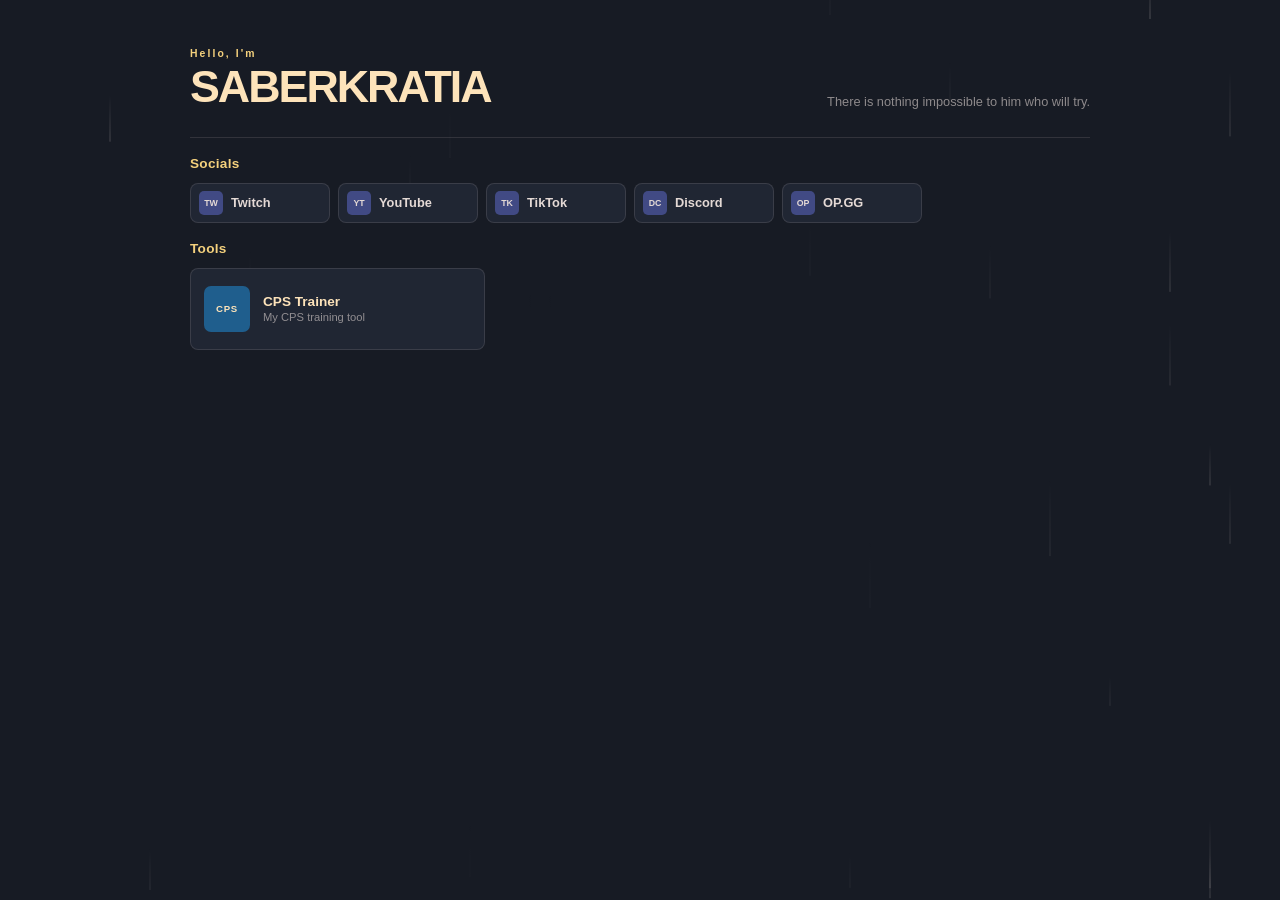
==== index.html @ 05db6669 "added lines" ====
<!DOCTYPE html>
<html lang="en">
<head>
    <meta charset="UTF-8">
    <meta name="viewport" content="width=device-width, initial-scale=1.0">
    <title>Saberkratia</title>
    <link rel="stylesheet" href="style.css">
</head>

<body>

<canvas id="background-lines" aria-hidden="true"></canvas>

<div class="page">

    <header>
        <div>
            <div class="eyebrow">Hello, I'm</div>
            <h1>SABERKRATIA</h1>
        </div>

        <p class="intro">
            There is nothing impossible to him who will try.
        </p>
    </header>


    <main>

        <section>
            <div class="section-title">
                <h2>Socials</h2>
            </div>

            <div class="socials">

                <a href="https://www.twitch.tv/saberkratia"
                   class="twitch-link"
                   target="_blank"
                   rel="noopener noreferrer">
                    <span class="icon">TW</span>
                    <span>Twitch</span>
                    <span class="live-badge" aria-hidden="true">LIVE</span>
                </a>

                <a href="https://www.youtube.com/@saberkratiaplato"
                   target="_blank"
                   rel="noopener noreferrer">
                    <span class="icon">YT</span>
                    <span>YouTube</span>
                </a>

                <a href="https://www.tiktok.com/@saberkratia"
                   target="_blank"
                   rel="noopener noreferrer">
                    <span class="icon">TK</span>
                    <span>TikTok</span>
                </a>

                <a href="https://discord.gg/pNPAzbM5JA"
                   target="_blank"
                   rel="noopener noreferrer">
                    <span class="icon">DC</span>
                    <span>Discord</span>
                </a>

                <a href="https://op.gg/lol/summoners/euw/Saberkratia-PLATO"
                   target="_blank"
                   rel="noopener noreferrer">
                    <span class="icon">OP</span>
                    <span>OP.GG</span>
                </a>

            </div>
        </section>


        <section class="tools-section">

            <div class="section-title">
                <div>
                    <h2>Tools</h2>
                </div>
            </div>

            <div class="tools">

                <a href="https://saberkratia.neocities.org/" class="tool">

                    <div class="tool-icon">CPS</div>

                    <div class="tool-info">
                        <h3>CPS Trainer</h3>
                        <p>My CPS training tool</p>
                    </div>

                </a>

                <!-- Add more tools here -->

                <!--
                <a href="/another-tool" class="tool">
                    <div class="tool-icon">XX</div>
                    <div class="tool-info">
                        <h3>Another Tool</h3>
                        <p>Short description.</p>
                    </div>
                </a>
                -->

            </div>

        </section>

    </main>


    <!-- <footer> -->
        <!-- <span>© 2026 Saberkratia</span> -->
        <!-- <span>Built by Saber</span> -->
    <!-- </footer> -->

</div>

<script src="background-lines.js" defer></script>
<script src="twitch-status.js" defer></script>
</body>
</html>
---- style.css ----
:root {
    --cream: #FDE3BA;
    --yellow: #F4D17D;
    --blue: #1F5E8D;
    --dark: #393F4E;
    --indigo: #414A84;
    --white: #E4D9D5;

    --bg: #171B24;
    --card: #202633;
    --border: rgba(228, 217, 213, 0.13);
    --muted: rgba(228, 217, 213, 0.58);
}


/* ---------- BASE ---------- */

* {
    box-sizing: border-box;
    margin: 0;
    padding: 0;
}

html,
body {
    width: 100%;
    min-height: 100%;
}

body {
    background:
        var(--bg);

    color: var(--white);

    isolation: isolate;

    font-family:
        Inter,
        -apple-system,
        BlinkMacSystemFont,
        "Segoe UI",
        sans-serif;
}

a {
    color: inherit;
    text-decoration: none;
}


/* ---------- PAGE ---------- */

#background-lines {
    position: fixed;
    z-index: -1;
    inset: 0;
    width: 100%;
    height: 100%;
    pointer-events: none;
}

.page {
    position: relative;
    z-index: 1;
    width: min(900px, calc(100% - 36px));
    min-height: 100vh;

    display: flex;
    flex-direction: column;

    margin: 0 auto;
}


/* ---------- HEADER ---------- */

header {
    display: flex;
    align-items: flex-end;
    justify-content: space-between;

    padding: 48px 0 28px;

    border-bottom: 1px solid var(--border);
}

.eyebrow {
    margin-bottom: 5px;

    color: var(--yellow);

    font-size: 0.65rem;
    font-weight: 900;
    letter-spacing: 0.2em;
}

h1 {
    color: var(--cream);

    font-size: clamp(1.8rem, 4vw, 2.8rem);
    font-weight: 800;
    letter-spacing: -0.045em;
    line-height: 1;
}

.intro {
    max-width: 270px;

    color: var(--muted);

    font-size: 0.8rem;
    text-align: right;
}


/* ---------- SECTIONS ---------- */

main {
    flex: 1;
}

section {
    padding: 18px 0;
}

.tools-section {
    padding-top: 0px;
}
/*.tools-section {
    border-top: 1px solid var(--border);
}*/

.section-title {
    display: flex;
    align-items: center;
    justify-content: space-between;

    margin-bottom: 12px;
}

.section-title h2 {
    color: var(--yellow);

    font-size: 0.85rem;
    font-weight: 800;
    letter-spacing: 0.02em;
}

.section-title p {
    display: inline;

    margin-left: 8px;

    color: var(--muted);

    font-size: 0.72rem;
}

.count {
    color: var(--yellow);

    font-size: 0.65rem;
    font-weight: 800;
}


/* ---------- SOCIALS ---------- */

.socials {
    display: flex;
    align-items: flex-start;
    flex-wrap: wrap;

    gap: 8px;
}

.socials a {
    width: 140px;
    min-height: 40px;

    display: flex;
    align-items: center;
    gap: 8px;

    padding: 5px 8px;

    background: var(--card);

    border: 1px solid var(--border);
    border-radius: 8px;

    font-size: 0.8rem;
    font-weight: 700;

    transition: 150ms ease;
}

.socials a:hover {
    background: var(--blue);

    border-color: var(--blue);

    transform: translateY(-2px);
}

.socials .twitch-link {
    position: relative;
    isolation: isolate;
    overflow: hidden;
}

.twitch-link > * {
    position: relative;
    z-index: 1;
}

.live-badge {
    display: none;
    margin-left: auto;
    padding: 3px 5px;
    background: #d94242;
    color: #fff;
    border-radius: 3px;
    font-size: 0.55rem;
    font-weight: 900;
    letter-spacing: 0.04em;
}

.twitch-link.is-live {
    border-color: #d94242;
    box-shadow: 0 0 14px rgba(217, 66, 66, 0.3);
}

.twitch-link.is-live .live-badge {
    display: inline-block;
}

.twitch-link.is-live::after {
    position: absolute;
    z-index: 0;
    top: -50%;
    bottom: -50%;
    left: -45%;
    width: 28%;
    background: linear-gradient(90deg, transparent, rgba(255, 255, 255, 0.28), transparent);
    content: "";
    pointer-events: none;
    transform: skewX(-20deg);
    animation: twitch-shine 2.8s ease-in-out infinite;
}

@keyframes twitch-shine {
    0%, 35% { left: -45%; }
    75%, 100% { left: 125%; }
}

@media (prefers-reduced-motion: reduce) {
    .twitch-link.is-live::after {
        animation: none;
    }
}

.icon {
    width: 24px;
    height: 24px;

    display: grid;
    place-items: center;

    flex-shrink: 0;

    background: var(--indigo);

    color: var(--white);

    border-radius: 5px;

    font-size: 0.55rem;
    font-weight: 900;
}
/*
.arrow {
    margin-left: auto;

    color: var(--yellow);

    font-size: 0.9rem;

    transition: transform 150ms ease;
}

a:hover .arrow {
    transform: translateX(3px);
}
*/

/* ---------- TOOLS ---------- */

.tools {
    display: grid;

    grid-template-columns:
        repeat(auto-fill, minmax(260px, 1fr));

    gap: 8px;
}

.tool {
    min-height: 82px;

    display: flex;
    align-items: center;
    gap: 13px;

    padding: 10px 13px;

    background: var(--card);

    border: 1px solid var(--border);
    border-radius: 8px;

    transition: 150ms ease;
}

.tool:hover {
    background: var(--blue);

    border-color: var(--blue);

    transform: translateY(-2px);
}

.tool-icon {
    width: 46px;
    height: 46px;

    display: grid;
    place-items: center;

    flex-shrink: 0;

    background: var(--blue);
    
    color: var(--cream);

    border-radius: 7px;

    font-size: 0.6rem;
    font-weight: 900;
    letter-spacing: 0.08em;
}

.tool-info {
    min-width: 0;
}

.tool-info h3 {
    color: var(--cream);

    font-size: 0.85rem;
    font-weight: 750;
}

.tool-info p {
    margin-top: 2px;

    color: var(--muted);

    font-size: 0.7rem;

    white-space: nowrap;
    overflow: hidden;
    text-overflow: ellipsis;
}


/* ---------- FOOTER ---------- */

footer {
    display: flex;
    justify-content: space-between;

    padding: 18px 0;

    border-top: 1px solid var(--border);

    color: var(--muted);

    font-size: 0.65rem;
}


/* ---------- MOBILE ---------- */

@media (max-width: 600px) {

    .page {
        width: min(100% - 24px, 900px);
    }

    header {
        display: block;

        padding-top: 28px;
    }

    .intro {
        margin-top: 10px;

        text-align: left;
    }

    .socials {
        grid-template-columns: 1fr;
    }

    .socials a {
        min-height: 42px;
    }

    section {
        padding: 18px 0;
    }

    footer {
        padding: 14px 0;
    }
}
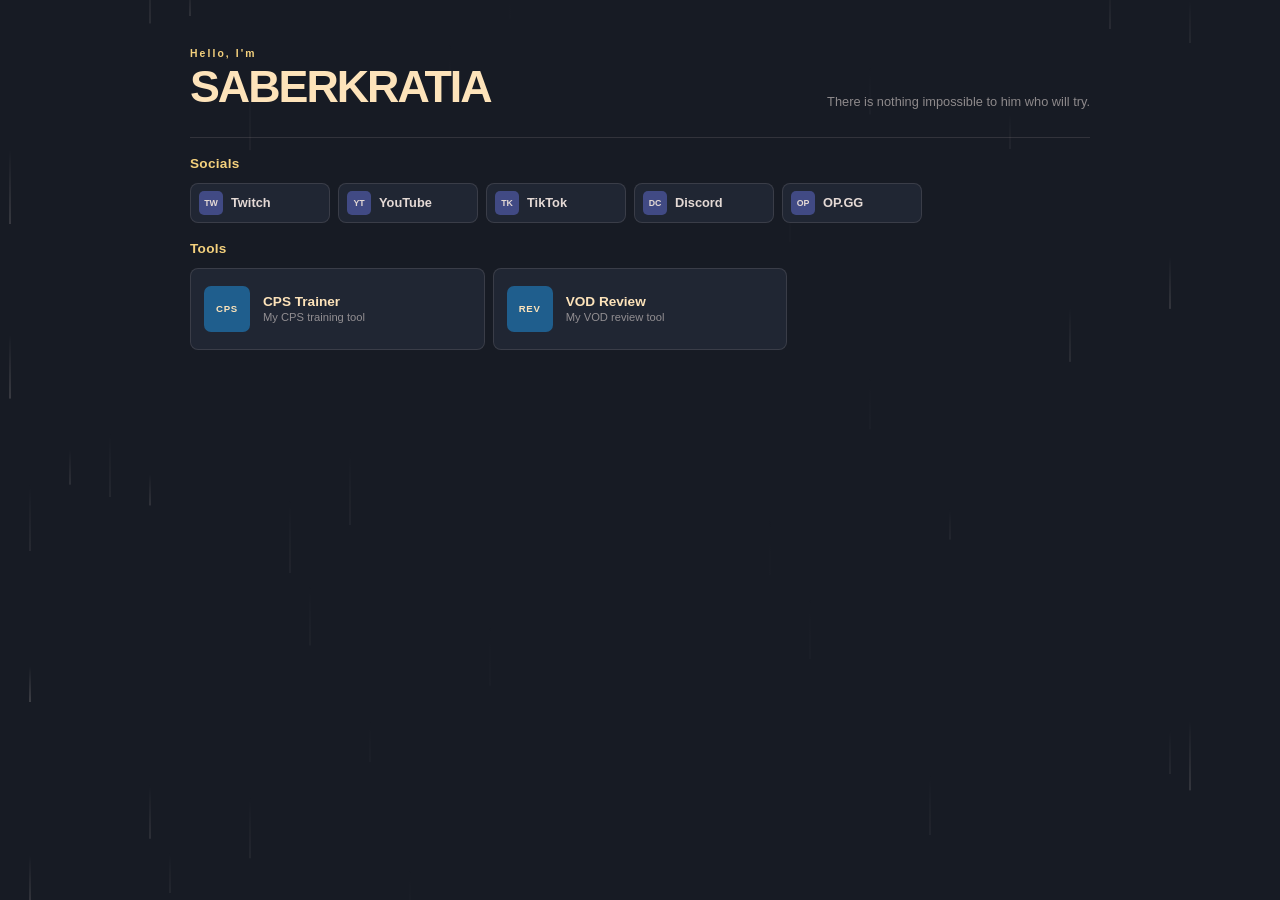
==== commit 7eaf092f: "added the current state of the review tool" ====
--- a/index.html
+++ b/index.html
@@ -96,6 +96,16 @@
 
                 </a>
 
+                <a href="rev/index.html" class="tool">
+
+                    <div class="tool-icon">REV</div>
+                    <div class="tool-info">
+                        <h3>VOD Review</h3>
+                        <p>My VOD review tool</p>
+                    </div>
+
+                </a>
+
                 <!-- Add more tools here -->
 
                 <!--
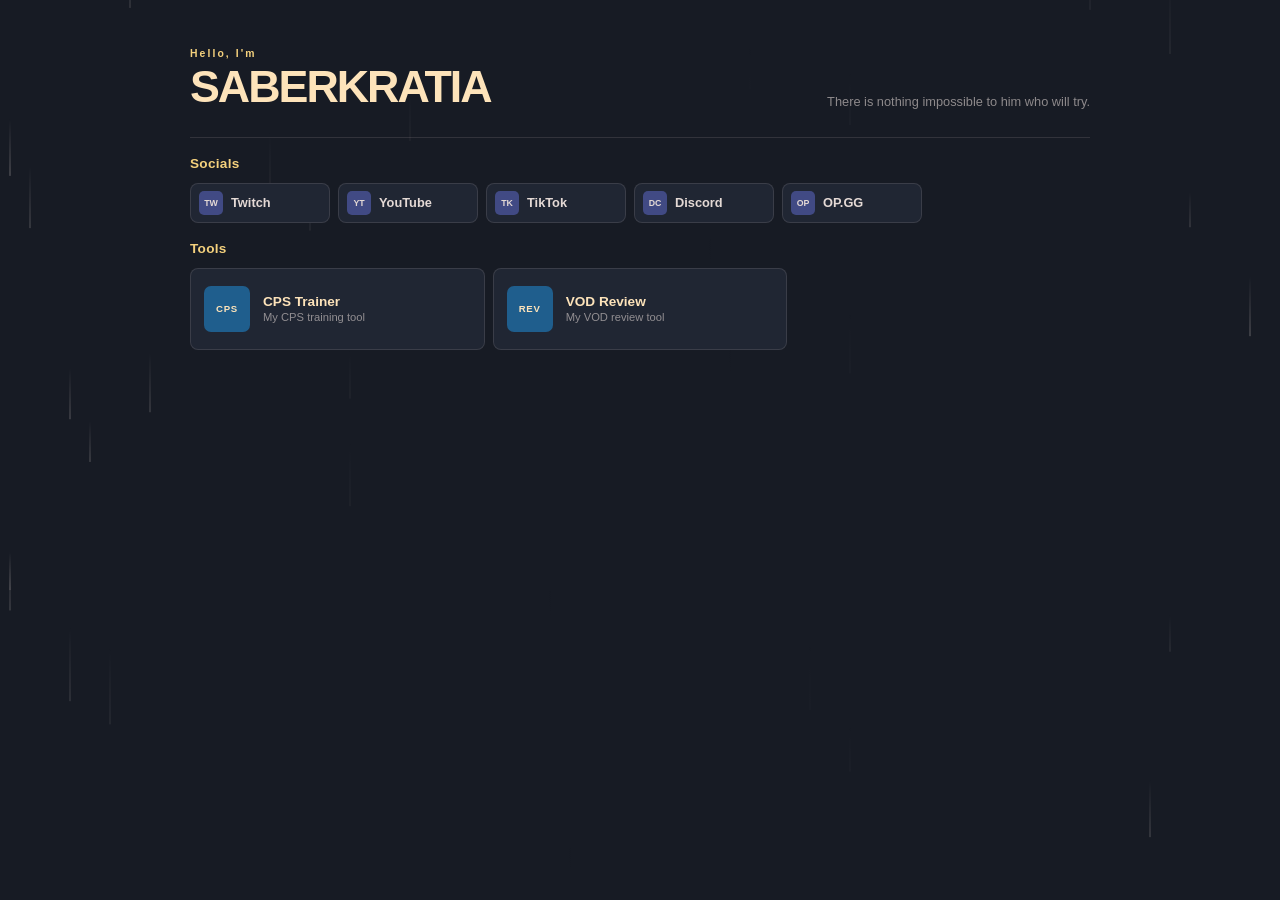
==== commit 83e3d8b4: "link fix" ====
--- a/index.html
+++ b/index.html
@@ -96,7 +96,7 @@
 
                 </a>
 
-                <a href="rev/index.html" class="tool">
+                <a href="rev/" class="tool">
 
                     <div class="tool-icon">REV</div>
                     <div class="tool-info">
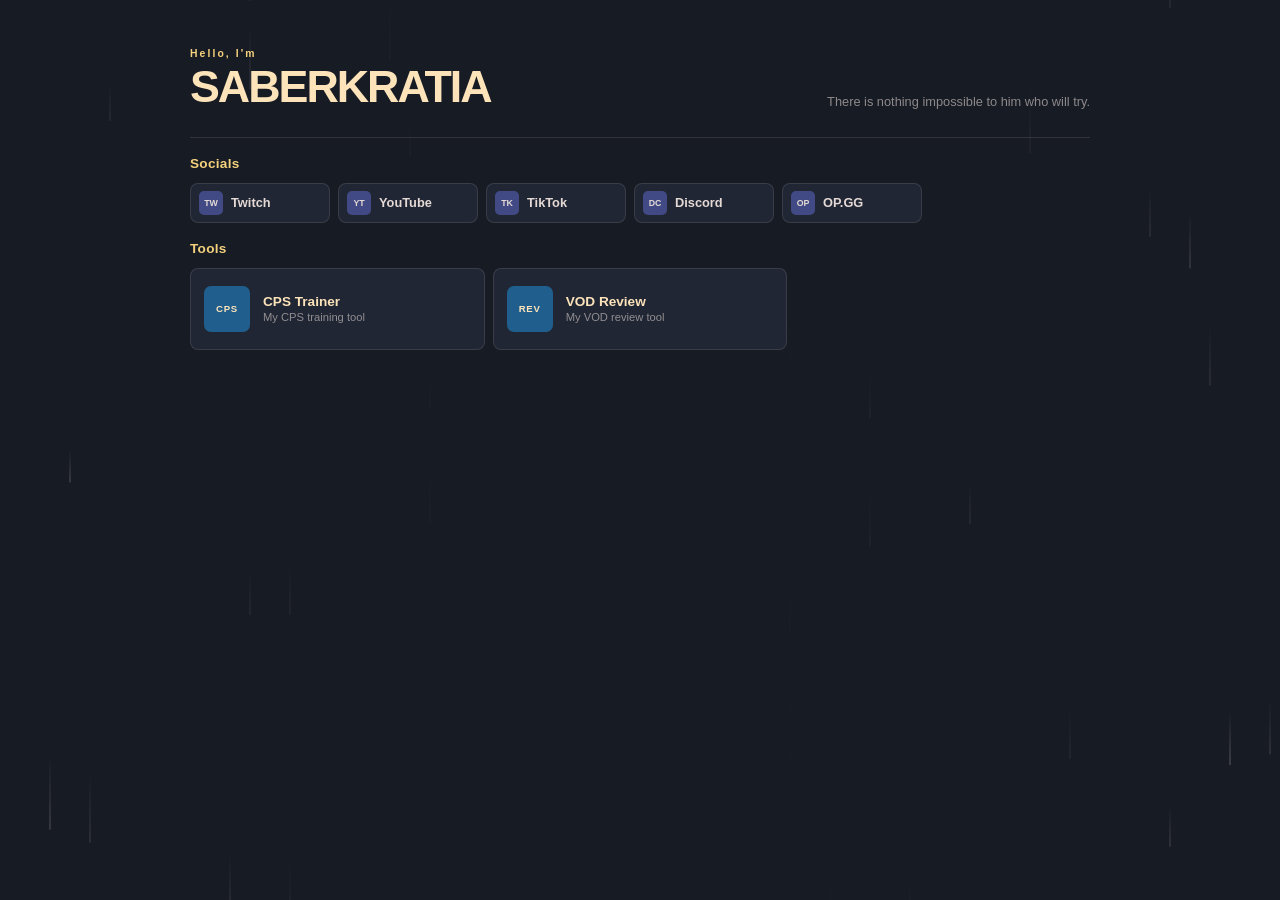
==== commit 84067131: "fixed discord invite link" ====
--- a/index.html
+++ b/index.html
@@ -57,7 +57,7 @@
                     <span>TikTok</span>
                 </a>
 
-                <a href="https://discord.gg/pNPAzbM5JA"
+                <a href="https://discord.gg/3MQgU75urQ"
                    target="_blank"
                    rel="noopener noreferrer">
                     <span class="icon">DC</span>
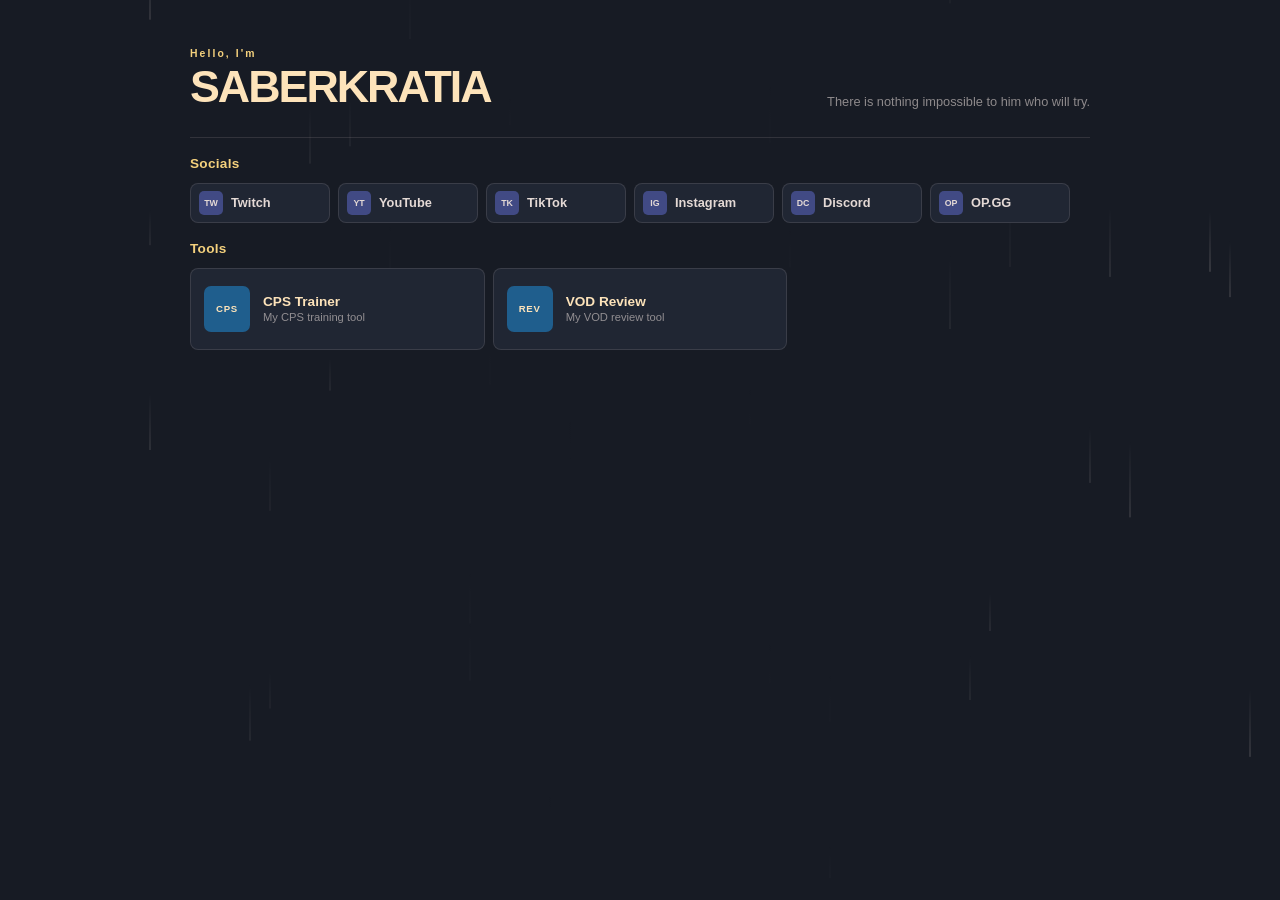
==== commit d2a77e35: "added insta" ====
--- a/index.html
+++ b/index.html
@@ -56,6 +56,13 @@
                     <span class="icon">TK</span>
                     <span>TikTok</span>
                 </a>
+
+                     <a href="https://www.instagram.com/saberkratiaplato/"
+                         target="_blank"
+                         rel="noopener noreferrer">
+                          <span class="icon">IG</span>
+                          <span>Instagram</span>
+                     </a>
 
                 <a href="https://discord.gg/3MQgU75urQ"
                    target="_blank"
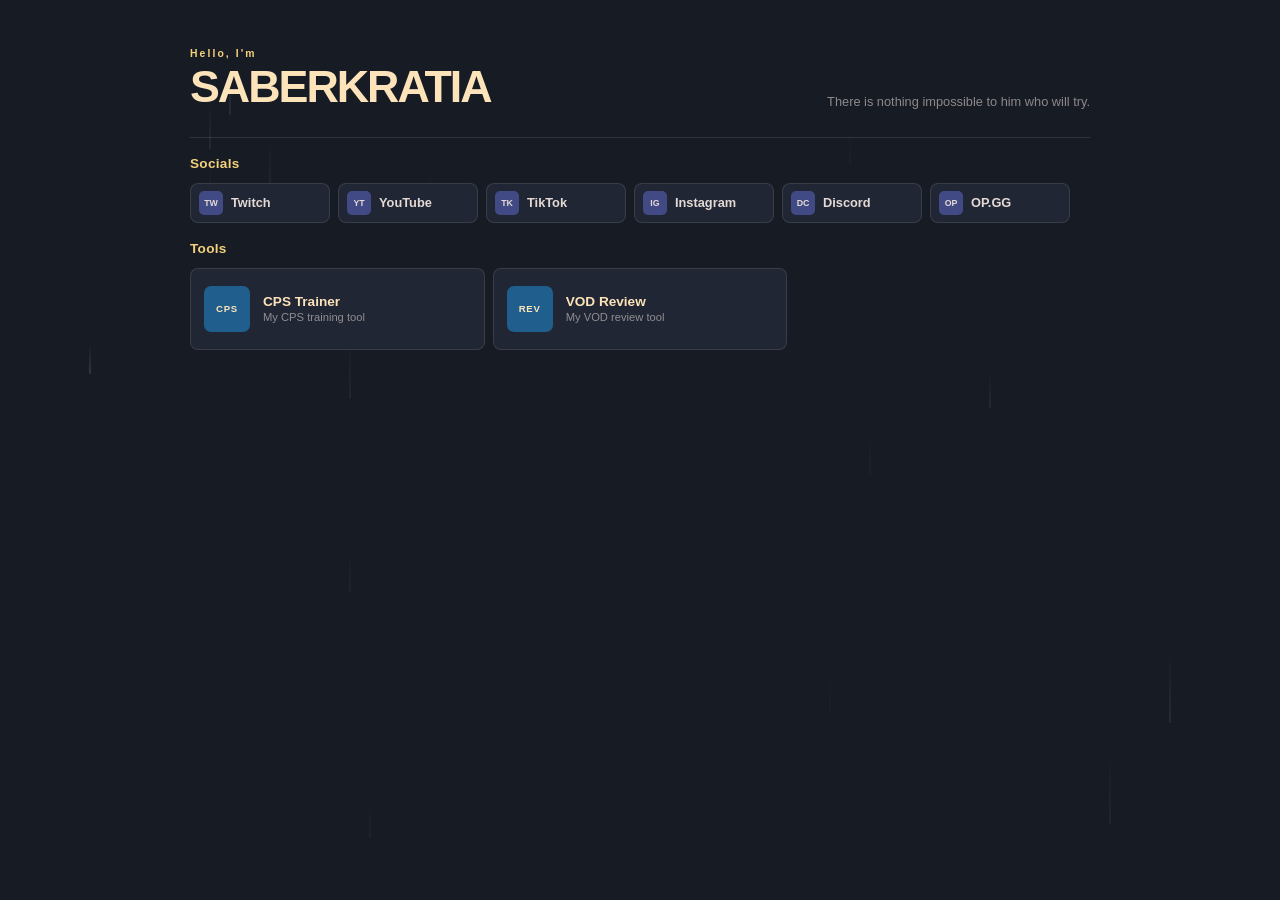
==== commit 8c3c864b: "added cps tool to the site itself" ====
--- a/index.html
+++ b/index.html
@@ -92,7 +92,7 @@
 
             <div class="tools">
 
-                <a href="https://saberkratia.neocities.org/" class="tool">
+                <a href="cps/" class="tool">
 
                     <div class="tool-icon">CPS</div>
 
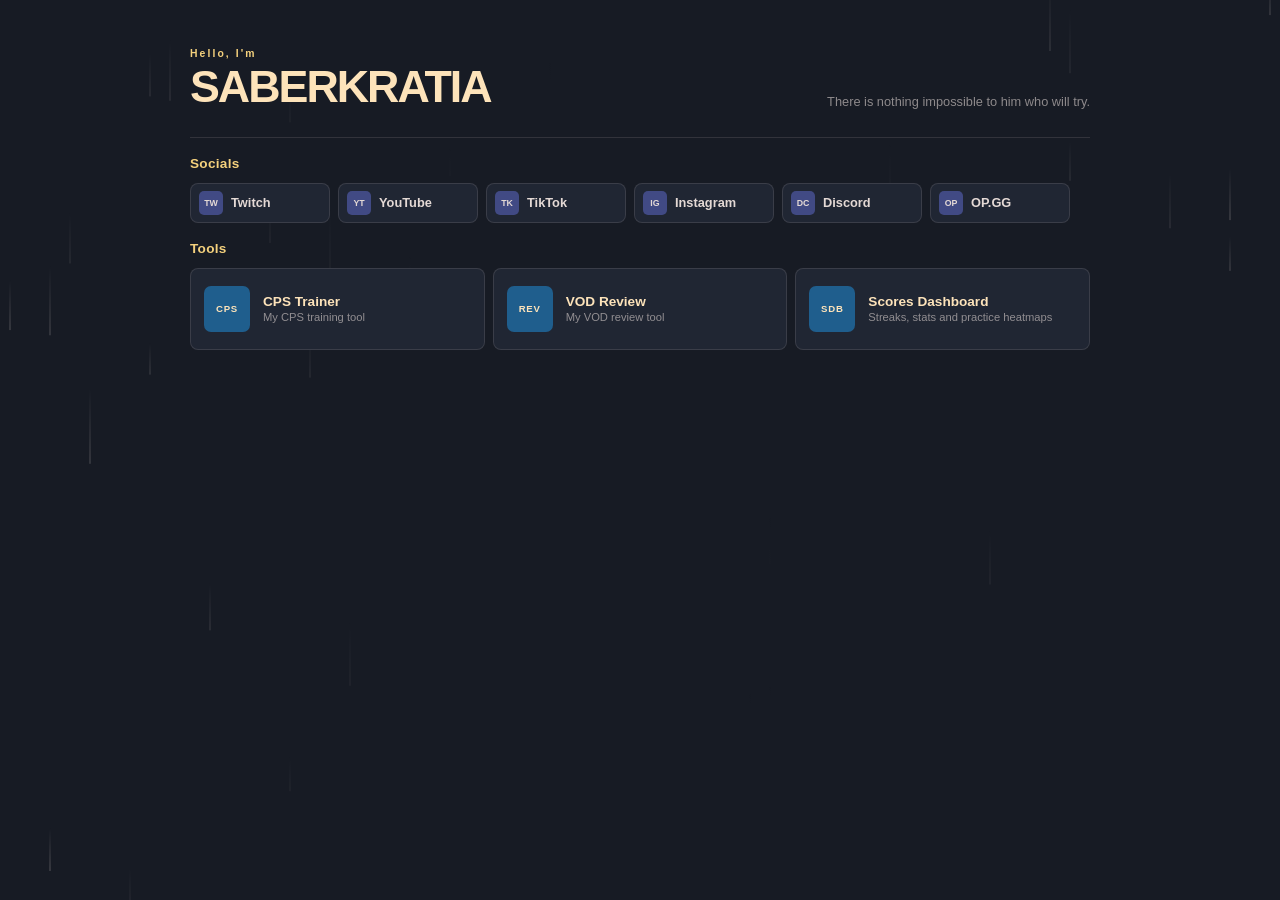
==== commit baad9c89: "added dashboard" ====
--- a/index.html
+++ b/index.html
@@ -113,6 +113,16 @@
 
                 </a>
 
+                <a href="sdb/" class="tool">
+
+                    <div class="tool-icon">SDB</div>
+                    <div class="tool-info">
+                        <h3>Scores Dashboard</h3>
+                        <p>Streaks, stats and practice heatmaps</p>
+                    </div>
+
+                </a>
+
                 <!-- Add more tools here -->
 
                 <!--
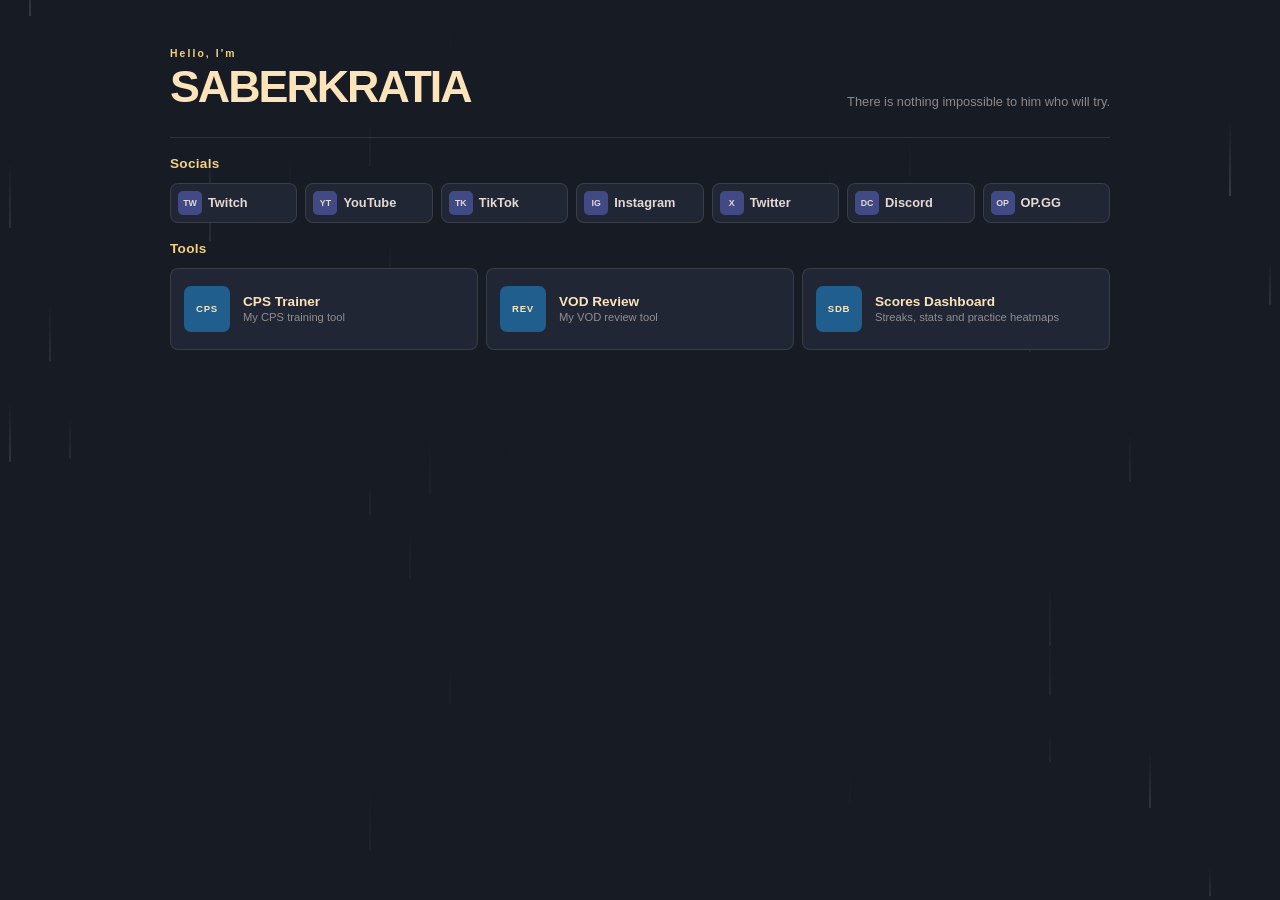
==== commit b359f522: "added twitter" ====
--- a/index.html
+++ b/index.html
@@ -63,6 +63,13 @@
                           <span class="icon">IG</span>
                           <span>Instagram</span>
                      </a>
+
+                <a href="https://x.com/saberkratia"
+                   target="_blank"
+                   rel="noopener noreferrer">
+                    <span class="icon">X</span>
+                    <span>Twitter</span>
+                </a>
 
                 <a href="https://discord.gg/3MQgU75urQ"
                    target="_blank"
--- a/style.css
+++ b/style.css
@@ -63,7 +63,7 @@
 .page {
     position: relative;
     z-index: 1;
-    width: min(900px, calc(100% - 36px));
+    width: min(940px, calc(100% - 36px));
     min-height: 100vh;
 
     display: flex;
@@ -169,21 +169,22 @@
 
 .socials {
     display: flex;
-    align-items: flex-start;
+    align-items: stretch;
     flex-wrap: wrap;
 
     gap: 8px;
 }
 
 .socials a {
-    width: 140px;
+    flex: 1 1 110px;
+    min-width: 0;
     min-height: 40px;
 
     display: flex;
     align-items: center;
-    gap: 8px;
-
-    padding: 5px 8px;
+    gap: 6px;
+
+    padding: 5px 7px;
 
     background: var(--card);
 
@@ -411,11 +412,8 @@
         text-align: left;
     }
 
-    .socials {
-        grid-template-columns: 1fr;
-    }
-
     .socials a {
+        flex-basis: calc(50% - 4px);
         min-height: 42px;
     }
 
